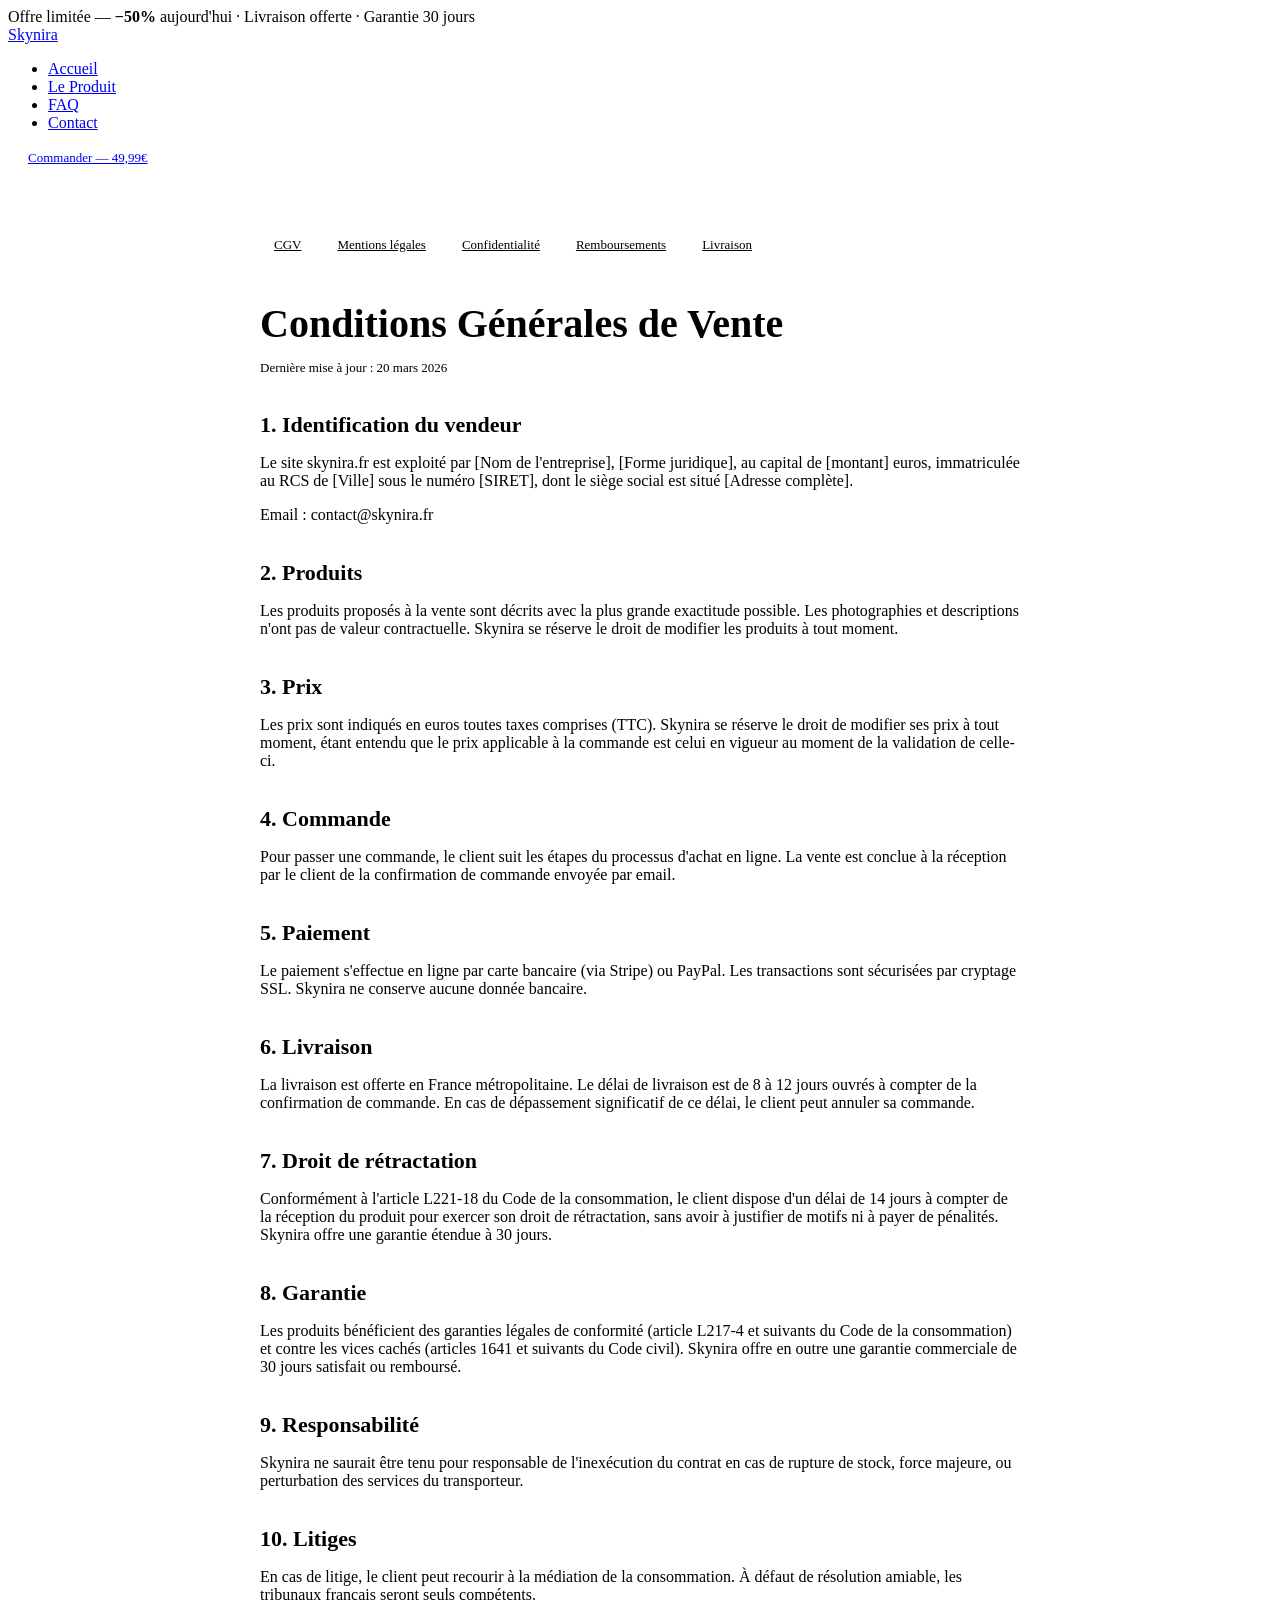
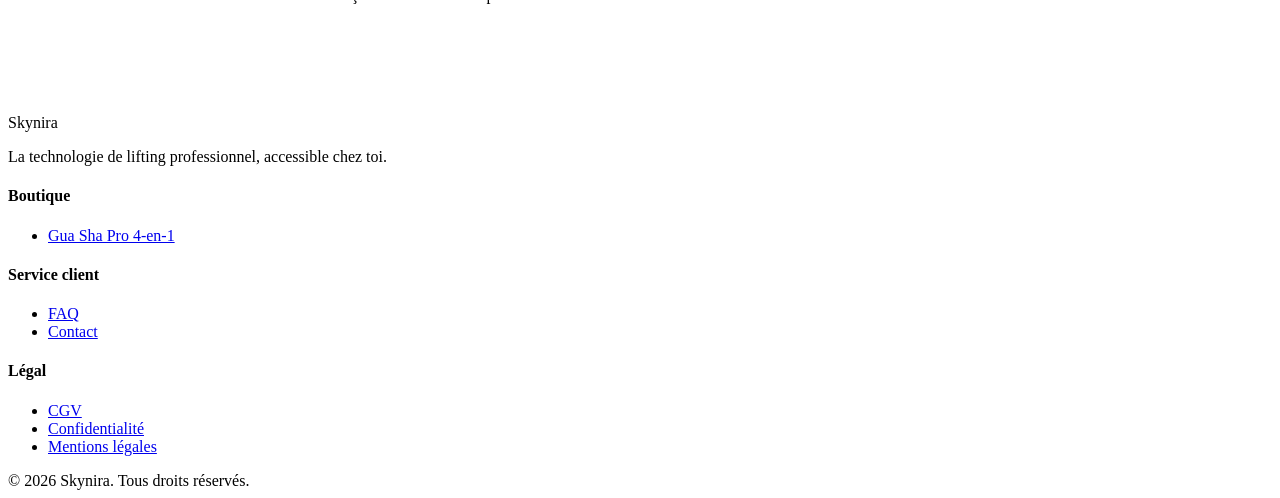
==== cgv.html @ 51a8dcd1 "Add files via upload" ====
<!DOCTYPE html>
<html lang="fr">
<head>
  <meta charset="UTF-8">
  <meta name="viewport" content="width=device-width, initial-scale=1.0">
  <title>CGV — Skynira</title>
  <link rel="stylesheet" href="css/style.css">
  <style>
    .legal-page { max-width: 760px; margin: 0 auto; padding: 64px 28px 96px; }
    .legal-page h2 { font-size: 22px; margin: 36px 0 14px; color: var(--text); }
    .legal-page h3 { font-size: 16px; font-weight: 600; margin: 24px 0 10px; }
    .legal-page p { margin-bottom: 14px; }
    .legal-page ul { padding-left: 20px; margin-bottom: 14px; }
    .legal-page ul li { margin-bottom: 6px; font-size: 14px; color: var(--text2); }
    .legal-nav { display: flex; gap: 8px; flex-wrap: wrap; margin-bottom: 40px; }
    .legal-nav a {
      padding: 7px 14px; border-radius: var(--r-sm);
      background: var(--bg3); border: 1px solid var(--border);
      font-size: 13px; color: var(--text2); transition: all 0.2s;
    }
    .legal-nav a:hover, .legal-nav a.active { border-color: var(--accent); color: var(--accent); background: var(--accent-bg); }
    @media (max-width:640px) { .legal-page { padding: 40px 14px; } }
  </style>
</head>
<body>

<div class="topbar">Offre limitée — <strong>−50%</strong> aujourd'hui · Livraison offerte · Garantie 30 jours</div>

<nav class="nav">
  <div class="nav-inner">
    <a href="index.html" class="nav-logo">Sky<span>nira</span></a>
    <ul class="nav-links">
      <li><a href="index.html" class="nav-link">Accueil</a></li>
      <li><a href="product.html" class="nav-link">Le Produit</a></li>
      <li><a href="faq.html" class="nav-link">FAQ</a></li>
      <li><a href="contact.html" class="nav-link">Contact</a></li>
    </ul>
    <div class="nav-right">
      <a href="product.html" class="btn btn-primary" style="padding:10px 20px;font-size:13px">Commander — 49,99€</a>
    </div>
  </div>
</nav>

<div class="legal-page">
  <div class="legal-nav">
    <a href="cgv.html" class="active">CGV</a>
    <a href="mentions.html">Mentions légales</a>
    <a href="confidentialite.html">Confidentialité</a>
    <a href="remboursement.html">Remboursements</a>
    <a href="livraison.html">Livraison</a>
  </div>

  <h1 style="font-size:clamp(28px,4vw,40px);margin-bottom:8px">Conditions Générales de Vente</h1>
  <p style="color:var(--text3);font-size:13px;margin-bottom:36px">Dernière mise à jour : 20 mars 2026</p>

  <h2>1. Identification du vendeur</h2>
  <p>Le site skynira.fr est exploité par [Nom de l'entreprise], [Forme juridique], au capital de [montant] euros, immatriculée au RCS de [Ville] sous le numéro [SIRET], dont le siège social est situé [Adresse complète].</p>
  <p>Email : contact@skynira.fr</p>

  <h2>2. Produits</h2>
  <p>Les produits proposés à la vente sont décrits avec la plus grande exactitude possible. Les photographies et descriptions n'ont pas de valeur contractuelle. Skynira se réserve le droit de modifier les produits à tout moment.</p>

  <h2>3. Prix</h2>
  <p>Les prix sont indiqués en euros toutes taxes comprises (TTC). Skynira se réserve le droit de modifier ses prix à tout moment, étant entendu que le prix applicable à la commande est celui en vigueur au moment de la validation de celle-ci.</p>

  <h2>4. Commande</h2>
  <p>Pour passer une commande, le client suit les étapes du processus d'achat en ligne. La vente est conclue à la réception par le client de la confirmation de commande envoyée par email.</p>

  <h2>5. Paiement</h2>
  <p>Le paiement s'effectue en ligne par carte bancaire (via Stripe) ou PayPal. Les transactions sont sécurisées par cryptage SSL. Skynira ne conserve aucune donnée bancaire.</p>

  <h2>6. Livraison</h2>
  <p>La livraison est offerte en France métropolitaine. Le délai de livraison est de 8 à 12 jours ouvrés à compter de la confirmation de commande. En cas de dépassement significatif de ce délai, le client peut annuler sa commande.</p>

  <h2>7. Droit de rétractation</h2>
  <p>Conformément à l'article L221-18 du Code de la consommation, le client dispose d'un délai de 14 jours à compter de la réception du produit pour exercer son droit de rétractation, sans avoir à justifier de motifs ni à payer de pénalités. Skynira offre une garantie étendue à 30 jours.</p>

  <h2>8. Garantie</h2>
  <p>Les produits bénéficient des garanties légales de conformité (article L217-4 et suivants du Code de la consommation) et contre les vices cachés (articles 1641 et suivants du Code civil). Skynira offre en outre une garantie commerciale de 30 jours satisfait ou remboursé.</p>

  <h2>9. Responsabilité</h2>
  <p>Skynira ne saurait être tenu pour responsable de l'inexécution du contrat en cas de rupture de stock, force majeure, ou perturbation des services du transporteur.</p>

  <h2>10. Litiges</h2>
  <p>En cas de litige, le client peut recourir à la médiation de la consommation. À défaut de résolution amiable, les tribunaux français seront seuls compétents.</p>
</div>

<footer>
  <div class="container">
    <div class="footer-grid">
      <div><div class="footer-logo">Sky<span>nira</span></div><p class="footer-desc">La technologie de lifting professionnel, accessible chez toi.</p></div>
      <div class="footer-col"><h4>Boutique</h4><ul><li><a href="product.html">Gua Sha Pro 4-en-1</a></li></ul></div>
      <div class="footer-col"><h4>Service client</h4><ul><li><a href="faq.html">FAQ</a></li><li><a href="contact.html">Contact</a></li></ul></div>
      <div class="footer-col"><h4>Légal</h4><ul><li><a href="cgv.html">CGV</a></li><li><a href="confidentialite.html">Confidentialité</a></li><li><a href="mentions.html">Mentions légales</a></li></ul></div>
    </div>
    <div class="footer-bottom"><span>© 2026 Skynira. Tous droits réservés.</span></div>
  </div>
</footer>

<script src="js/main.js"></script>
</body>
</html>
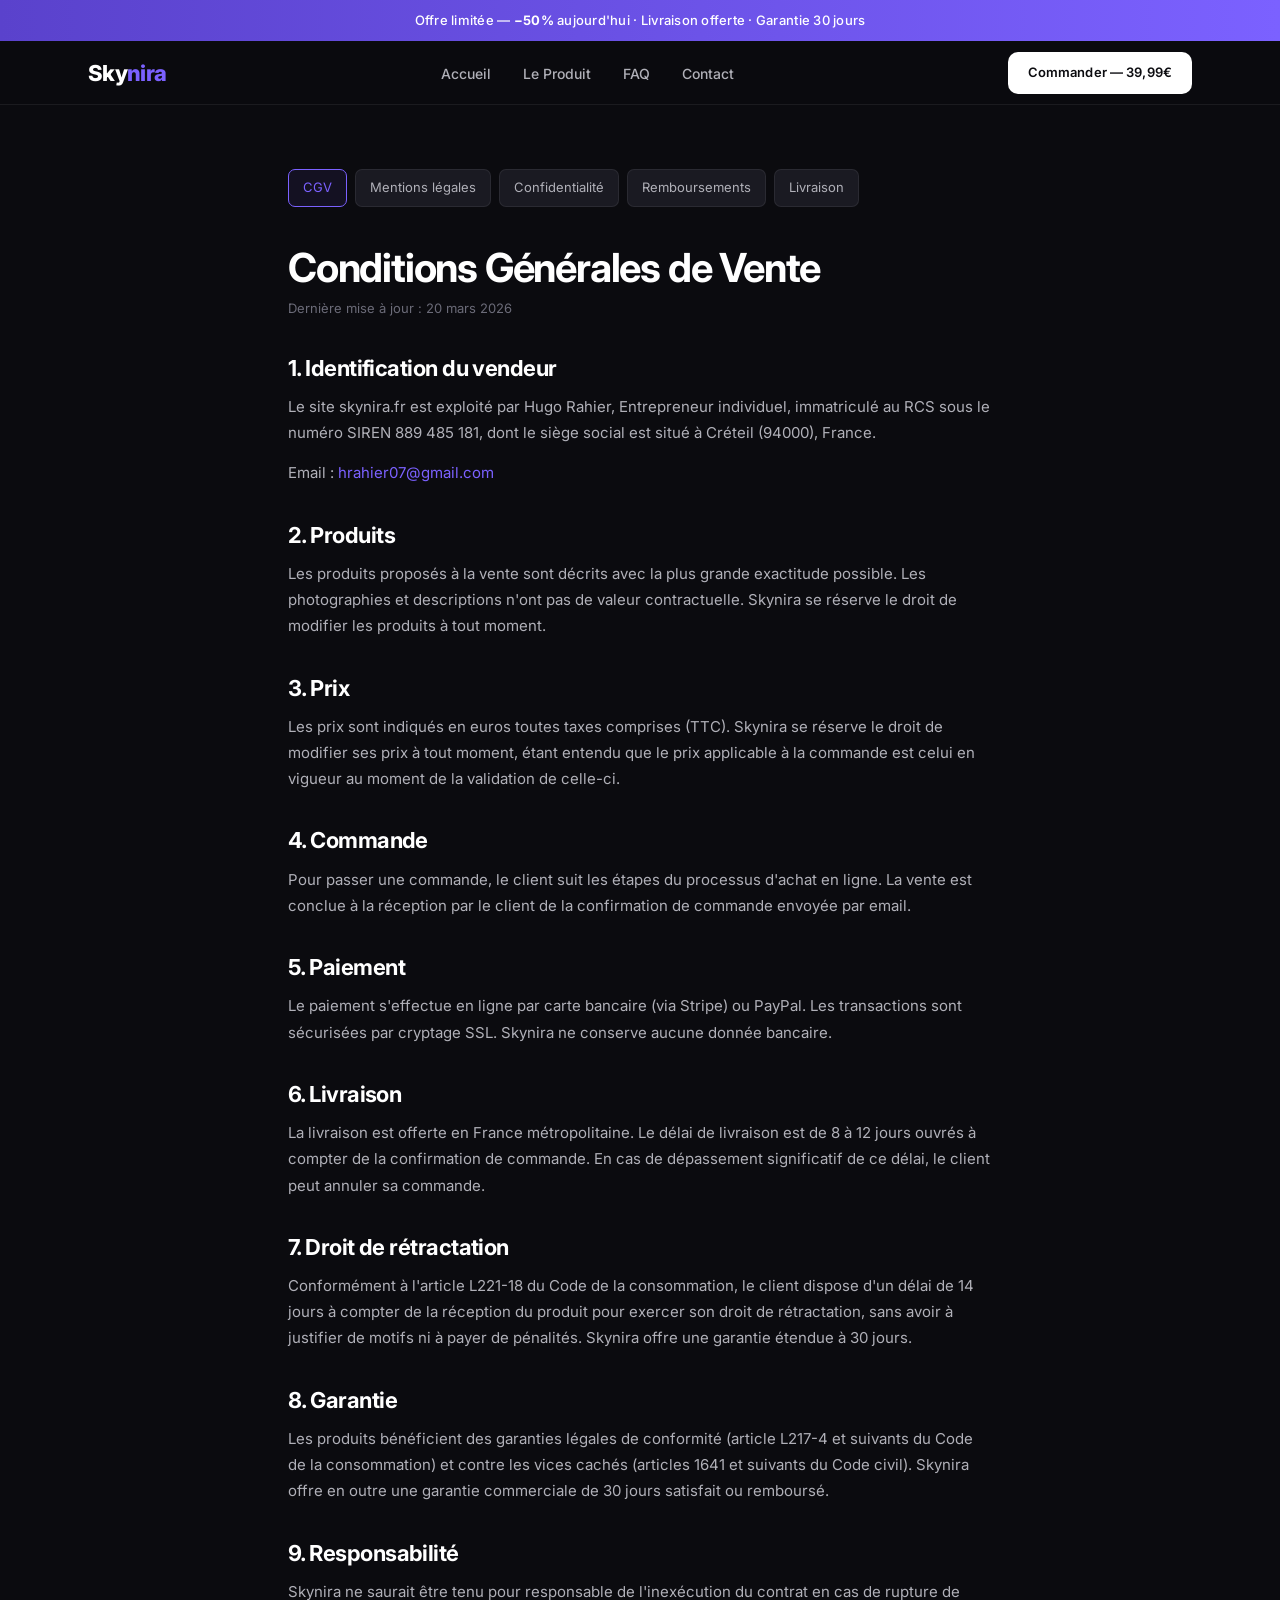
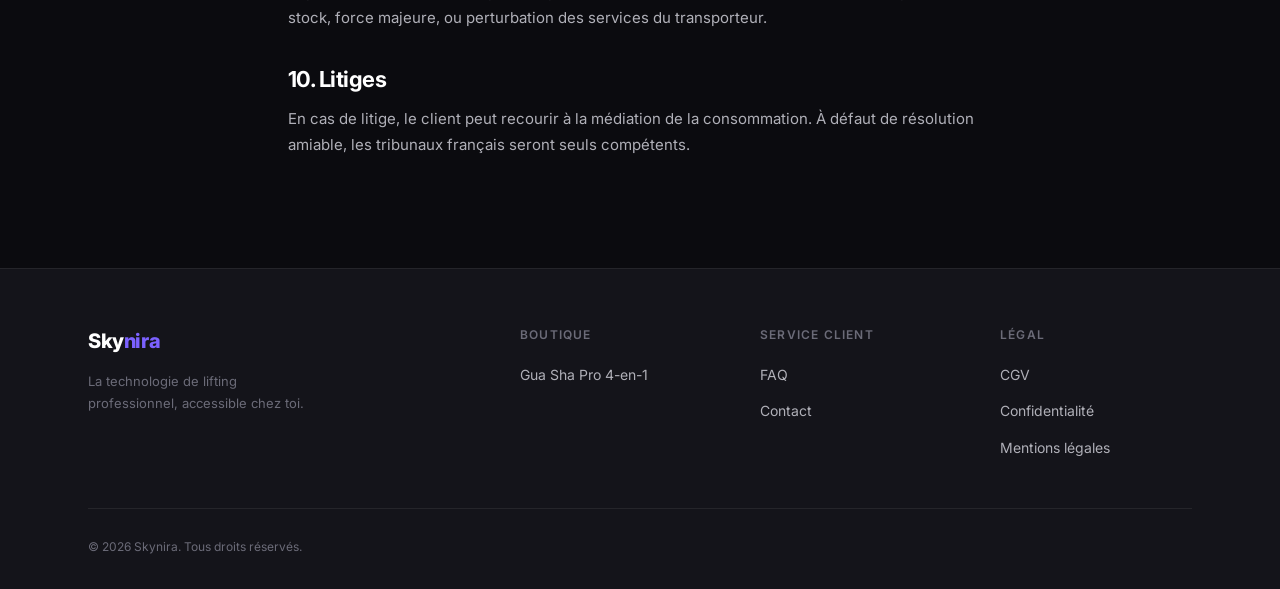
==== commit 29dc120f: "Add files via upload" ====
--- a/cgv.html
+++ b/cgv.html
@@ -36,7 +36,7 @@
       <li><a href="contact.html" class="nav-link">Contact</a></li>
     </ul>
     <div class="nav-right">
-      <a href="product.html" class="btn btn-primary" style="padding:10px 20px;font-size:13px">Commander — 49,99€</a>
+      <a href="product.html" class="btn btn-primary" style="padding:10px 20px;font-size:13px">Commander — 39,99€</a>
     </div>
   </div>
 </nav>
@@ -54,8 +54,8 @@
   <p style="color:var(--text3);font-size:13px;margin-bottom:36px">Dernière mise à jour : 20 mars 2026</p>
 
   <h2>1. Identification du vendeur</h2>
-  <p>Le site skynira.fr est exploité par [Nom de l'entreprise], [Forme juridique], au capital de [montant] euros, immatriculée au RCS de [Ville] sous le numéro [SIRET], dont le siège social est situé [Adresse complète].</p>
-  <p>Email : contact@skynira.fr</p>
+  <p>Le site skynira.fr est exploité par Hugo Rahier, Entrepreneur individuel, immatriculé au RCS sous le numéro SIREN 889 485 181, dont le siège social est situé à Créteil (94000), France.</p>
+  <p>Email : <a href="mailto:hrahier07@gmail.com" style="color:var(--accent)">hrahier07@gmail.com</a></p>
 
   <h2>2. Produits</h2>
   <p>Les produits proposés à la vente sont décrits avec la plus grande exactitude possible. Les photographies et descriptions n'ont pas de valeur contractuelle. Skynira se réserve le droit de modifier les produits à tout moment.</p>
--- a/css/style.css
+++ b/css/style.css
@@ -0,0 +1,586 @@
+/* ═══════════════════════════════════════
+   SKYNIRA — GLOBAL STYLESHEET
+   Design System · Dark Tech-Beauty
+═══════════════════════════════════════ */
+
+@import url('https://fonts.googleapis.com/css2?family=Inter:wght@300;400;500;600;700;800&display=swap');
+
+/* ─── VARIABLES ─── */
+:root {
+  --bg:       #0B0B0F;
+  --bg2:      #14141A;
+  --bg3:      #1A1A22;
+  --bg4:      #21212B;
+  --bg5:      #282834;
+
+  --text:     #FFFFFF;
+  --text2:    #B0B0B8;
+  --text3:    #6B6B78;
+
+  --accent:   #7B61FF;
+  --accent2:  #4F8CFF;
+  --accent-bg:     rgba(123,97,255,0.08);
+  --accent-border: rgba(123,97,255,0.22);
+  --accent-glow:   0 0 24px rgba(123,97,255,0.25);
+
+  --green:    #3ECFA0;
+  --green-bg: rgba(62,207,160,0.08);
+  --red:      #FF5E5E;
+
+  --border:   rgba(255,255,255,0.07);
+  --border2:  rgba(255,255,255,0.13);
+
+  --r:    10px;
+  --r-sm:  7px;
+  --r-lg: 16px;
+  --r-xl: 24px;
+
+  --shadow: 0 4px 24px rgba(0,0,0,0.4);
+  --shadow-accent: 0 4px 32px rgba(123,97,255,0.2);
+}
+
+/* ─── RESET ─── */
+*, *::before, *::after { margin:0; padding:0; box-sizing:border-box; }
+html { scroll-behavior:smooth; font-size:16px; }
+body {
+  font-family: 'Inter', sans-serif;
+  background: var(--bg);
+  color: var(--text);
+  line-height: 1.65;
+  overflow-x: hidden;
+  -webkit-font-smoothing: antialiased;
+}
+img { display:block; max-width:100%; }
+a { color:inherit; text-decoration:none; }
+button { font-family:'Inter',sans-serif; cursor:pointer; border:none; outline:none; }
+ul { list-style:none; }
+
+/* ─── TYPOGRAPHY ─── */
+h1 {
+  font-size: clamp(36px, 5.5vw, 64px);
+  font-weight: 700;
+  letter-spacing: -0.03em;
+  line-height: 1.05;
+}
+
+h2 {
+  font-size: clamp(28px, 4vw, 46px);
+  font-weight: 700;
+  letter-spacing: -0.025em;
+  line-height: 1.1;
+}
+
+h3 {
+  font-size: clamp(18px, 2.5vw, 22px);
+  font-weight: 600;
+  letter-spacing: -0.01em;
+  line-height: 1.3;
+}
+
+p {
+  font-size: 15px;
+  font-weight: 400;
+  color: var(--text2);
+  line-height: 1.75;
+}
+
+.text-accent { color: var(--accent); }
+.text-white { color: var(--text); }
+.text-muted { color: var(--text2); }
+.text-upper { text-transform: uppercase; letter-spacing: 0.1em; font-size: 11px; font-weight: 600; }
+
+/* ─── LAYOUT ─── */
+.container {
+  max-width: 1160px;
+  margin: 0 auto;
+  padding: 0 28px;
+}
+
+.section { padding: 96px 0; }
+.section-sm { padding: 64px 0; }
+
+.section-header {
+  display: flex;
+  flex-direction: column;
+  align-items: center;
+  text-align: center;
+  gap: 16px;
+  margin-bottom: 60px;
+}
+
+.section-header .sub {
+  max-width: 540px;
+  font-size: 16px;
+  color: var(--text2);
+  line-height: 1.7;
+}
+
+/* ─── EYEBROW ─── */
+.eyebrow {
+  display: inline-flex;
+  align-items: center;
+  gap: 6px;
+  font-size: 11px;
+  font-weight: 600;
+  letter-spacing: 0.12em;
+  text-transform: uppercase;
+  color: var(--accent);
+  background: var(--accent-bg);
+  border: 1px solid var(--accent-border);
+  padding: 5px 14px;
+  border-radius: 20px;
+}
+
+.eyebrow-green {
+  color: var(--green);
+  background: var(--green-bg);
+  border-color: rgba(62,207,160,0.22);
+}
+
+/* ─── BUTTONS ─── */
+.btn {
+  display: inline-flex;
+  align-items: center;
+  justify-content: center;
+  gap: 8px;
+  font-family: 'Inter', sans-serif;
+  font-weight: 600;
+  border-radius: var(--r);
+  transition: all 0.2s ease;
+  cursor: pointer;
+  border: none;
+  text-decoration: none;
+  white-space: nowrap;
+}
+
+.btn-primary {
+  background: #FFFFFF;
+  color: #0B0B0F;
+  padding: 16px 28px;
+  font-size: 15px;
+  letter-spacing: 0.01em;
+}
+.btn-primary:hover {
+  background: #F0F0F0;
+  transform: translateY(-2px);
+  box-shadow: 0 8px 24px rgba(255,255,255,0.15);
+}
+.btn-primary:active { transform: translateY(0); }
+
+.btn-primary-lg {
+  padding: 18px 36px;
+  font-size: 16px;
+}
+
+.btn-outline {
+  background: transparent;
+  color: var(--text2);
+  border: 1.5px solid var(--border2);
+  padding: 15px 28px;
+  font-size: 15px;
+}
+.btn-outline:hover {
+  border-color: var(--accent);
+  color: var(--accent);
+}
+
+.btn-ghost {
+  background: transparent;
+  color: var(--text2);
+  padding: 14px 20px;
+  font-size: 14px;
+}
+.btn-ghost:hover { color: var(--text); }
+
+.btn-full { width: 100%; }
+
+/* ─── CARDS ─── */
+.card {
+  background: var(--bg3);
+  border: 1px solid var(--border);
+  border-radius: var(--r-lg);
+  padding: 28px;
+  transition: border-color 0.2s, transform 0.25s;
+}
+.card:hover {
+  border-color: var(--border2);
+  transform: translateY(-4px);
+}
+
+.card-accent {
+  border-color: var(--accent-border);
+  background: linear-gradient(140deg, rgba(123,97,255,0.06), var(--bg3));
+}
+
+/* ─── DIVIDER ─── */
+.divider {
+  border: none;
+  border-top: 1px solid var(--border);
+  margin: 0;
+}
+
+/* ─── BADGE ─── */
+.badge {
+  display: inline-flex;
+  align-items: center;
+  gap: 5px;
+  font-size: 11px;
+  font-weight: 600;
+  padding: 4px 10px;
+  border-radius: 6px;
+}
+.badge-green { background: var(--green-bg); color: var(--green); border: 1px solid rgba(62,207,160,0.22); }
+.badge-red   { background: rgba(255,94,94,0.08); color: var(--red); border: 1px solid rgba(255,94,94,0.22); }
+.badge-accent { background: var(--accent-bg); color: var(--accent); border: 1px solid var(--accent-border); }
+
+/* ─── GLOW ─── */
+.glow-accent { box-shadow: var(--accent-glow); }
+.glow-text {
+  background: linear-gradient(135deg, var(--accent), var(--accent2));
+  -webkit-background-clip: text;
+  -webkit-text-fill-color: transparent;
+  background-clip: text;
+}
+
+/* ─── TOPBAR ─── */
+.topbar {
+  background: linear-gradient(90deg, #5A42CC, var(--accent), #4F8CFF, var(--accent));
+  background-size: 300% auto;
+  animation: topbar-slide 5s linear infinite;
+  text-align: center;
+  padding: 10px 20px;
+  font-size: 13px;
+  font-weight: 500;
+  color: white;
+  letter-spacing: 0.02em;
+}
+@keyframes topbar-slide { to { background-position: 300% center; } }
+.topbar strong { font-weight: 700; }
+
+/* ─── NAV ─── */
+.nav {
+  position: sticky;
+  top: 0;
+  z-index: 100;
+  background: rgba(11,11,15,0.92);
+  backdrop-filter: blur(20px);
+  -webkit-backdrop-filter: blur(20px);
+  border-bottom: 1px solid var(--border);
+  height: 64px;
+  display: flex;
+  align-items: center;
+}
+
+.nav-inner {
+  display: flex;
+  align-items: center;
+  justify-content: space-between;
+  gap: 24px;
+  width: 100%;
+  max-width: 1160px;
+  margin: 0 auto;
+  padding: 0 28px;
+}
+
+.nav-logo {
+  font-size: 22px;
+  font-weight: 800;
+  letter-spacing: -0.03em;
+  color: var(--text);
+}
+.nav-logo span { color: var(--accent); }
+
+.nav-links {
+  display: flex;
+  align-items: center;
+  gap: 32px;
+}
+
+.nav-link {
+  font-size: 14px;
+  font-weight: 500;
+  color: var(--text2);
+  transition: color 0.2s;
+}
+.nav-link:hover { color: var(--text); }
+
+.nav-right { display: flex; align-items: center; gap: 12px; }
+
+.nav-trust {
+  display: flex;
+  align-items: center;
+  gap: 20px;
+}
+
+.nav-trust-item {
+  font-size: 12px;
+  color: var(--text3);
+  display: flex;
+  align-items: center;
+  gap: 5px;
+}
+
+/* ─── STICKY BOTTOM ─── */
+.sticky-bar {
+  position: fixed;
+  bottom: 0; left: 0; right: 0;
+  background: rgba(11,11,15,0.96);
+  backdrop-filter: blur(20px);
+  -webkit-backdrop-filter: blur(20px);
+  border-top: 1px solid var(--border2);
+  padding: 12px 28px;
+  display: flex;
+  align-items: center;
+  justify-content: space-between;
+  gap: 16px;
+  z-index: 200;
+}
+
+.sticky-info strong { font-size: 14px; font-weight: 700; }
+.sticky-info span { font-size: 12px; color: var(--text2); }
+
+.sticky-right { display: flex; align-items: center; gap: 14px; }
+
+.sticky-price { font-size: 22px; font-weight: 800; letter-spacing: -0.02em; }
+.sticky-old   { font-size: 13px; color: var(--text3); text-decoration: line-through; }
+
+/* ─── STOCK BAR ─── */
+.stock-row {
+  display: flex;
+  align-items: center;
+  gap: 12px;
+  font-size: 13px;
+  font-weight: 500;
+}
+.stock-bar {
+  flex: 1;
+  height: 5px;
+  background: var(--bg4);
+  border-radius: 10px;
+  overflow: hidden;
+}
+.stock-fill {
+  height: 100%;
+  width: 28%;
+  background: linear-gradient(90deg, var(--red), #FF8F8F);
+  border-radius: 10px;
+}
+.stock-label { color: var(--red); white-space: nowrap; font-size: 13px; }
+
+/* ─── PULSE DOT ─── */
+.pulse-dot {
+  width: 8px; height: 8px;
+  background: var(--green);
+  border-radius: 50%;
+  animation: pulse 2s infinite;
+  flex-shrink: 0;
+}
+@keyframes pulse {
+  0%,100% { box-shadow: 0 0 0 0 rgba(62,207,160,0.5); }
+  50%      { box-shadow: 0 0 0 8px rgba(62,207,160,0); }
+}
+
+/* ─── STARS ─── */
+.stars { color: #F5C842; letter-spacing: 2px; font-size: 14px; }
+
+/* ─── CHECK LIST ─── */
+.check-list { display: flex; flex-direction: column; gap: 10px; }
+.check-item {
+  display: flex;
+  align-items: flex-start;
+  gap: 10px;
+  font-size: 14px;
+  font-weight: 400;
+  color: var(--text2);
+}
+.check-item::before {
+  content: '✓';
+  color: var(--green);
+  font-weight: 700;
+  font-size: 13px;
+  margin-top: 1px;
+  flex-shrink: 0;
+}
+
+/* ─── FOOTER ─── */
+footer {
+  background: var(--bg2);
+  border-top: 1px solid var(--border);
+  padding: 56px 0 32px;
+}
+
+.footer-grid {
+  display: grid;
+  grid-template-columns: 2fr 1fr 1fr 1fr;
+  gap: 48px;
+  margin-bottom: 48px;
+}
+
+.footer-logo {
+  font-size: 20px;
+  font-weight: 800;
+  letter-spacing: -0.02em;
+  margin-bottom: 12px;
+}
+.footer-logo span { color: var(--accent); }
+
+.footer-desc { font-size: 13px; color: var(--text3); line-height: 1.7; max-width: 240px; }
+
+.footer-col h4 {
+  font-size: 12px;
+  font-weight: 600;
+  letter-spacing: 0.1em;
+  text-transform: uppercase;
+  color: var(--text3);
+  margin-bottom: 16px;
+}
+
+.footer-col ul { display: flex; flex-direction: column; gap: 10px; }
+.footer-col a { font-size: 14px; color: var(--text2); transition: color 0.2s; }
+.footer-col a:hover { color: var(--text); }
+
+.footer-bottom {
+  display: flex;
+  align-items: center;
+  justify-content: space-between;
+  padding-top: 28px;
+  border-top: 1px solid var(--border);
+  font-size: 12px;
+  color: var(--text3);
+  flex-wrap: wrap;
+  gap: 12px;
+}
+
+.footer-bottom-links { display: flex; gap: 20px; }
+.footer-bottom-links a { color: var(--text3); transition: color 0.2s; }
+.footer-bottom-links a:hover { color: var(--text2); }
+
+/* ─── FAQ ─── */
+.faq-item { border-bottom: 1px solid var(--border); }
+
+.faq-btn {
+  width: 100%;
+  background: none;
+  border: none;
+  padding: 20px 0;
+  font-size: 15px;
+  font-weight: 500;
+  color: var(--text);
+  text-align: left;
+  cursor: pointer;
+  display: flex;
+  justify-content: space-between;
+  align-items: center;
+  gap: 20px;
+  font-family: 'Inter', sans-serif;
+}
+
+.faq-icon {
+  width: 26px; height: 26px;
+  background: var(--bg4);
+  border-radius: 50%;
+  display: flex; align-items: center; justify-content: center;
+  font-size: 18px;
+  color: var(--accent);
+  flex-shrink: 0;
+  transition: transform 0.25s, background 0.2s;
+}
+.faq-item.open .faq-icon { transform: rotate(45deg); background: var(--accent-bg); }
+
+.faq-answer {
+  max-height: 0;
+  overflow: hidden;
+  transition: max-height 0.3s ease, padding 0.3s ease;
+  font-size: 14px;
+  color: var(--text2);
+  line-height: 1.75;
+}
+.faq-item.open .faq-answer { max-height: 300px; padding-bottom: 20px; }
+
+/* ─── COMPARE TABLE ─── */
+.compare-wrap {
+  border-radius: var(--r-lg);
+  overflow: hidden;
+  border: 1px solid var(--border);
+}
+
+.compare-table { width: 100%; border-collapse: collapse; }
+.compare-table thead tr { background: var(--bg4); }
+.compare-table th {
+  padding: 16px 20px;
+  font-size: 12px;
+  font-weight: 600;
+  letter-spacing: 0.06em;
+  text-transform: uppercase;
+  text-align: center;
+  color: var(--text3);
+}
+.compare-table th:first-child { text-align: left; }
+.compare-table th.us { color: var(--accent); background: var(--accent-bg); }
+
+.compare-table td {
+  padding: 14px 20px;
+  border-top: 1px solid var(--border);
+  font-size: 13px;
+  text-align: center;
+  color: var(--text2);
+}
+.compare-table td:first-child { text-align: left; font-weight: 500; color: var(--text); }
+.compare-table tr:hover td { background: rgba(255,255,255,0.015); }
+.td-us { background: var(--accent-bg); }
+.td-val { color: var(--accent); font-weight: 700; font-size: 15px !important; }
+.c-yes { color: var(--green); font-size: 16px; font-weight: 700; }
+.c-no  { color: var(--text3); font-size: 16px; }
+
+/* ─── ANIMATIONS ─── */
+@keyframes fadeUp {
+  from { opacity:0; transform:translateY(24px); }
+  to   { opacity:1; transform:translateY(0); }
+}
+@keyframes fadeIn {
+  from { opacity:0; }
+  to   { opacity:1; }
+}
+
+.animate-up { animation: fadeUp 0.55s ease both; }
+.d1 { animation-delay: 0.05s; }
+.d2 { animation-delay: 0.12s; }
+.d3 { animation-delay: 0.19s; }
+.d4 { animation-delay: 0.26s; }
+.d5 { animation-delay: 0.33s; }
+.d6 { animation-delay: 0.40s; }
+.d7 { animation-delay: 0.47s; }
+
+/* ─── RESPONSIVE ─── */
+@media (max-width: 1024px) {
+  .footer-grid { grid-template-columns: 1fr 1fr; }
+}
+
+@media (max-width: 768px) {
+  .container { padding: 0 18px; }
+  .section { padding: 64px 0; }
+  .nav-links, .nav-trust { display: none; }
+  .footer-grid { grid-template-columns: 1fr 1fr; gap: 32px; }
+  .sticky-info { display: none; }
+}
+
+@media (max-width: 480px) {
+  .container { padding: 0 14px; }
+  .section { padding: 48px 0; }
+  .footer-grid { grid-template-columns: 1fr; }
+  .sticky-old { display: none; }
+}
+
+/* SCROLL REVEAL */
+[data-reveal]{opacity:0;transform:translateY(20px);transition:opacity .55s ease,transform .55s ease}
+[data-reveal].revealed{opacity:1;transform:translateY(0)}
+[data-reveal][data-delay="1"]{transition-delay:.1s}
+[data-reveal][data-delay="2"]{transition-delay:.2s}
+[data-reveal][data-delay="3"]{transition-delay:.3s}
+[data-reveal][data-delay="4"]{transition-delay:.4s}
+
+/* MOBILE FIXES */
+html,body{overflow-x:hidden;width:100%}
+img{max-width:100%;height:auto}
+.btn-primary{background:#FFFFFF;color:#0B0B0F}
+.btn-primary:hover{background:#F0EEFF;transform:translateY(-1px)}
